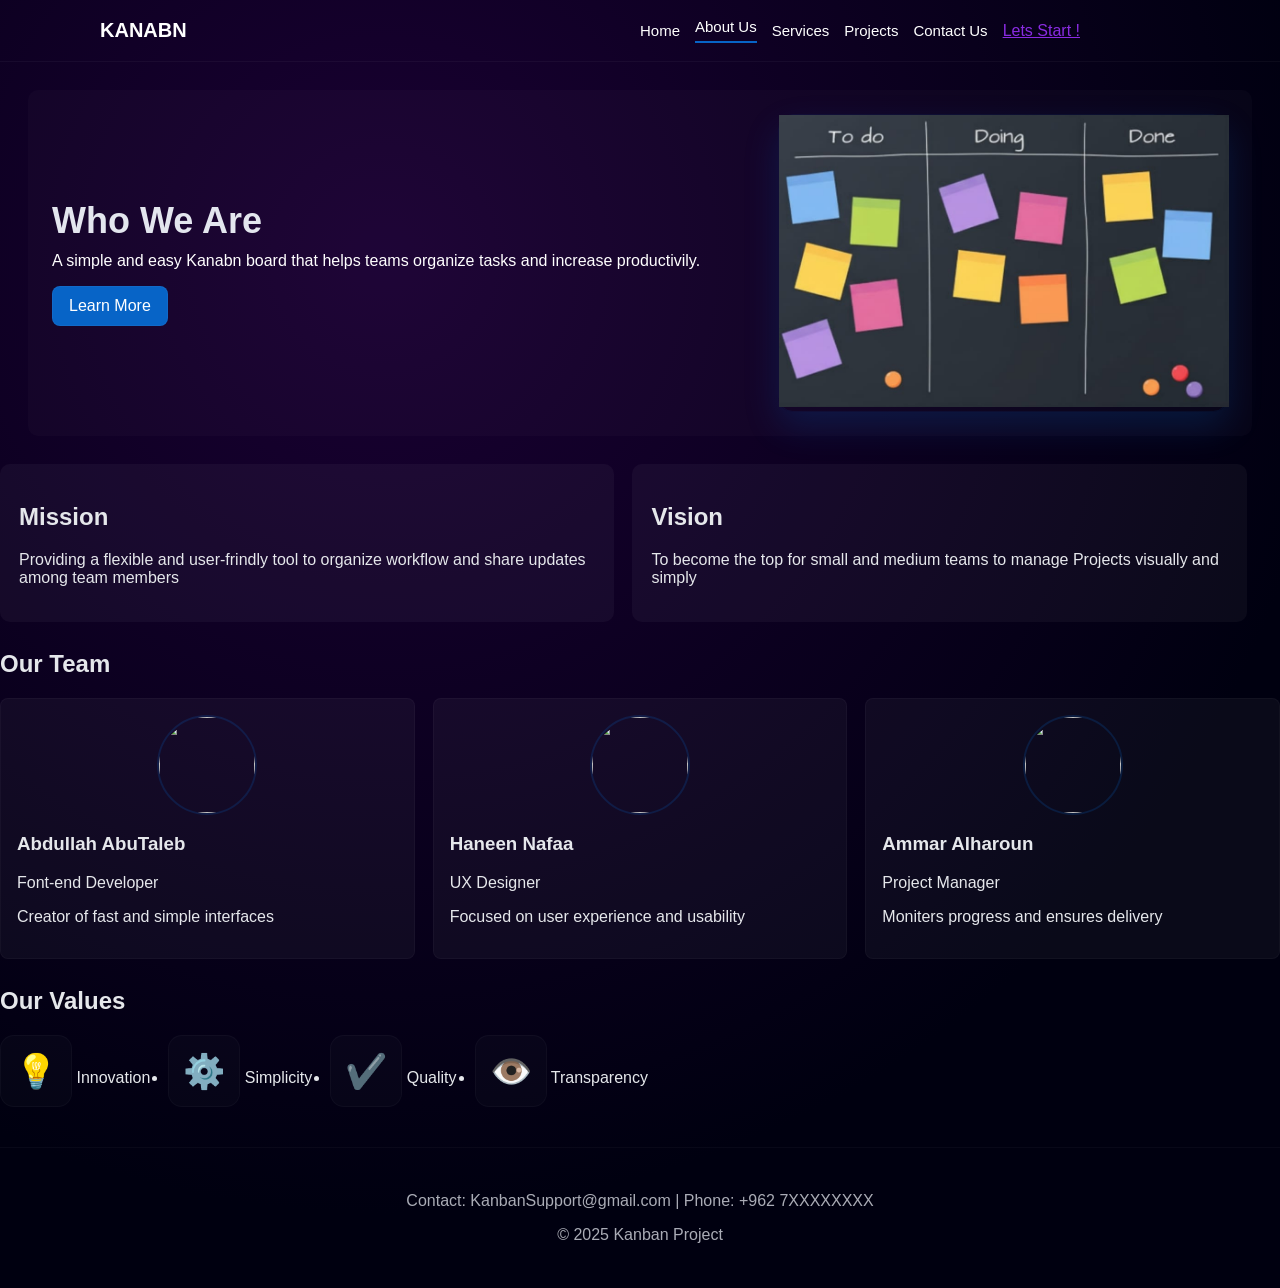
==== Public/index.html @ 2765bef7 "firstCommit" ====
<!DOCTYPE html>
<html lang="en">

<head>
  <link rel="stylesheet" href="/css/theme.css">
  <link rel="stylesheet" href="/css/styles.css">
  <title>About</title>
</head>

<body>
  <header class="site-header">
    <div class="header-inner">
      <div class="logo">KANABN</div>
      <nav class="main-nav" aria-label="main list">
        <a href="#" class="nav-link">Home</a>
        <!-- active class marks current page in the nav -->
        <a href="index.html" class="nav-link active">About Us</a>
        <a href="services.html" class="nav-link">Services</a>
        <a href="portfolio.html" class="nav-link">Projects</a>
        <a href="contact.html" class="nav-link">Contact Us</a>
        <a href="/app/login-page.html" class = "letsStart">Lets Start !</a>
      </nav>
    </div>
  </header>
  <main>

    <!-- Hero section: left (text) + right (image)-->

    <section class="hero">
      <div class="hero-left">
        <h1>Who We Are</h1>
        <p>A simple and easy Kanabn board that helps teams organize tasks and increase productivily.</p>
        <a class="btn" href="#mission">Learn More</a>
      </div>
      <div class="hero-right">
        <div class="heroimg"><img src="/img/0a4eaed3-33e4-4d41-a7c4-6e86b63d8e16.jpeg"></div>
      </div>
    </section>
    <section id="mission" class="tow-cols">
      <div class="card">
        <h2>Mission</h2>
        <p>Providing a flexible and user-frindly tool to organize workflow and share updates among team members</p>
      </div>
      <div class="card">
        <h2>Vision</h2>
        <p>
          To become the top for small and medium teams to manage Projects visually and simply
        </p>
      </div>
    </section>

    <!-- Team section -->

    <section class="team">
      <h2>Our Team</h2>
      <div class="team-grid">
        <article class="team-card">
          <div class="avatar">
            <img src="OIP.jpeg" class="team-img"><!--هون نحط صورنا-->
          </div>
          <h3>Abdullah AbuTaleb</h3>
          <p class="rol">Font-end Developer</p>
          <p class="bio">Creator of fast and simple interfaces</p>

        </article>
        <article class="team-card">
          <div class="avatar">
            <img src="OIP.jpeg" class="team-img"><!--هون نحط صورنا-->
          </div>
          <h3>Haneen Nafaa</h3>
          <p class="rol">UX Designer</p>
          <p class="bio">Focused on user experience and usability</p>

        </article>
        <article class="team-card">
          <div class="avatar">
            <img src="OIP.jpeg" class="team-img"><!--هون نحط صورنا-->
          </div>
          <h3>Ammar Alharoun</h3>
          <p class="rol">Project Manager</p>
          <p class="bio">Moniters progress and ensures delivery</p>

        </article>
      </div>
    </section>

    <!-- Values section: icons + labels -->
    <section class="values">
      <h2>Our Values</h2>
      <ul class="values-list">
        <li class="value-item">
          <div class="icon">💡</div>
          <span class="val-label">Innovation</span>
        </li>
        <li class="value-item">
          <div class="icon">⚙️</div>
          <span class="val-label">Simplicity</span>
        </li>
        <li class="value-item">
          <div class="icon">✔️</div>
          <span class="val-label">Quality</span>
        </li>
        <li class="value-item">
          <div class="icon">👁️</div>
          <span class="val-label">Transparency</span>
        </li>
      </ul>
    </section>
  </main>
  <!-- Footer-->
  <footer class="site-footer" role="contentinfo">
    <div class="container">
      <p>Contact: KanbanSupport@gmail.com | Phone: +962 7XXXXXXXX</p>
      <p>© 2025 Kanban Project</p>
    </div>
  </footer>
  </main>
</body>

</html>
---- css/theme.css ----
/* theme.css */
body{
  margin:0;
  font-family: Arial, Helvetica, sans-serif;
  background: radial-gradient(circle at 30% 20%, #1a0033, #000010 70%);
  color: #e5e7eb;
}

/* slow page transitions */
.page{
  animation: fadeIn .45s ease-out;
}
.fade-out{
  animation: fadeOut .35s ease-in forwards;
}
@keyframes fadeIn { from{opacity:0; transform: translateY(10px);} to{opacity:1; transform: translateY(0);} }
@keyframes fadeOut { from{opacity:1;} to{opacity:0; transform: translateY(10px);} }

a{ color: inherit; }
---- css/styles.css ----
*{
  box-sizing: border-box;
}
body{
  margin: 0;
}


/*====Header====*/
.site-header{
  padding: 18px 0;
  border-bottom: 1px solid rgba(255, 255, 255, 0.04);

}

.header-inner{
  display: flex;
  align-items: center;
  justify-content: space-between;
  gap: 20px;
  margin-left: 100px;
  margin-right: 200px;
}

.logo{
 font-weight:700;
 font-size:20px;
 color: white;
}

.main-nav{
  display: flex;
  align-items: center;
  gap: 15px;
}

.main-nav .nav-link{
  color: white;
  text-decoration: none;
  font-size: 15px;
  display: inline-block;
  transition: all 0.3s ease;
  
}

.main-nav .nav-link.active{
  border-bottom: 2px solid #0764c7;
  padding-bottom: 6px;

}

.main-nav .nav-link:hover {
 transform: translateY(-3px); 
 text-shadow: 0 4px 8px rgba(7, 100,199); 
 color: #0764c7;
}


/*====Hero====*/
.hero{
  display: flex;
  gap: 20px;
  align-items: center;
  justify-content: space-between;
  margin:28px ;
  padding: 24px;
  border-radius: 10px;
  background:rgba(255,255,255,0.02);  
}

.btn{
  display: inline-block;
  padding: 10px 16px;
  border-radius: 8px;
  background-color: #0764c7;
  color: white;
  text-decoration: none;
  border: 1px solid rgba(255, 255, 255, 0.04);
   transition: all 0.3s ease;
  }

.btn:hover{
   transform: translateY(-5x);
     text-shadow: 0 4px 8px rgba(7, 100,199);
}

.main-nav .nav-link:hover {
    color:#0764c7 ;  
    transform: translateY(-4px); 
    text-shadow: 0 4px 10px rgba(7, 100,199);
}

.btn {
    display: inline-block;
    padding: 10px 16px;
    border-radius: 8px;
    background-color: #0764c7;
    color: white;
    text-decoration: none;
    border: 1px solid rgba(255, 255, 255, 0.04);
    transition: all 0.3s ease; 
}

.btn:hover {
    background-color:#0764c7;   
    transform: translateY(-6px); 
   
    box-shadow: 0 10px 20px  rgba(7, 100,199); 
    
    color: white; 
}

.hero-left{
flex: 1;
}

.hero h1{
  font-size: 36px;
  margin: 0 0 10px;
  color: #E3E6EE;
}

.hero p{
  color:white;
  margin: 0 0 16px;
}

@keyframes floating {
    0% {
        transform: translateY(0px);
    }
    50% {
        transform: translateY(-15px);
    }
    100% {
        transform: translateY(0px);
    }
}

.hero-right {
    width: 450px;
    display: flex;
    align-items: center;
    justify-content: center;
}

.heroimg {
    width: 100%;
    max-width: 450px;
    height: auto;
    border-radius: 15px;
    box-shadow: 0 15px 35px rgba(7, 100, 199, 0.2);
    border: 1px solid rgba(7, 100, 199, 0.1);
    animation: floating 3s ease-in-out infinite; 
}

.heroimg img{
  width: 450px;
  height: auto;
}


/*====Cards====*/
.tow-cols{
display: flex;
gap: 18px;
margin-bottom: 28px;
}

.card{
  width: 48%;
  background-color: rgba(255,255, 255, 0.04);
  padding: 18px;
  border-radius: 10px;
  border: 1px solid rgba(255,255, 255, 0.03);
  transition: all 0.3s ease;
  border: 1px solid transparent;
}

.card:hover{
  transform: translateY(-8px);
  box-shadow: 0 10px 25px rgba(7, 100, 199, 0.15);
  border-color: rgba(7, 100, 199, 0.2);
}

.team{
  margin-bottom: 28px;
}

.team-grid{
  display: grid;
  grid-template-columns:repeat(3,1fr) ;
  gap: 18px;
  margin-bottom: 28px;

}

.team-card{
  background-color: rgba(255, 255, 255, 0.04);
  padding: 16px;
  border-radius: 8px;
  border: 1px solid rgba(255,255, 255, 0.03);
   transition: all 0.3s ease;
  }

.avatar{
  width: 100px;
  height: 100px;
  border-radius: 50%;
  margin: 0 auto 15px;
  overflow: hidden;
  border: 2px solid rgba(7, 100, 199, 0.2);
  transition: all 0.3s ease;
}

.team-img{
  width: 100%;
  height: 100%;
  object-fit: cover;
}

.team-card:hover .avatar{
  transform: scale(1.1);
  background-color: rgba(7, 100, 199, 0.5);
  box-shadow: 0 0 15px rgba(7, 100, 199, 0.3);
}

.team-card:hover{
  transform: translateY(-8px);
  box-shadow: 0 10px 25px rgba(7, 100, 199, 0.15);
   border-color: rgba(96,165,250,.4);

 }


 /*====Values+icons====*/
 .values{
  margin-bottom: 40px;
 }

 .values-list{
  display: flex;
  gap: 18px;
  padding: 0;
  margin: 12px 0;
 }

 .values-item{
  display: flex;
  flex-direction: column;
  align-items: center;
  gap: 8px;
  text-align: center;
 }

 .val_label{
  color:rgba(227, 230 ,238, 0.75) ;
  font-size: 14px;
 }


 /* Icon base */
.icon{
  width:72px;
  height:72px;
  border-radius:14px;
  display:inline-flex;
  align-items:center;
  justify-content:center;
  font-size:34px;
  background:rgba(255,255,255,0.02);
  border:1px solid rgba(255,255,255,0.03);
  transition: transform 300ms cubic-bezier(.2,.9,.3,1), box-shadow 300ms;
  will-change: transform;
  cursor:pointer;
  user-select:none;
}


/* Hover & focus effect */
.icon:hover,
.icon:focus-visible{
  transform: translateY(-10px) scale(1.08);
  box-shadow: 0 0 15px rgba(7, 100, 199, 0.3);
  outline: none;
}


/* Single-run bounce on enter */
@keyframes bounce-up {
  0%   { transform: translateY(0); }
  40%  { transform: translateY(-14px); }
  70%  { transform: translateY(-6px); }
  100% { transform: translateY(0); }
}

.icon:hover{
  animation: bounce-up 420ms cubic-bezier(.2,.8,.4,1);
}


/* ===== Footer ===== */
.site-footer{padding:28px 0;
  border-top:1px solid rgba(255,255,255,0.03);
  text-align:center;
  color:rgba(227, 230 ,238, 0.75)}

/* ===== Responsive ===== */
@media (max-width:900px){
  .hero{
    flex-direction:column;
    align-items:flex-start
  }

  .team-grid{
    grid-template-columns:1fr;
    gap:12px
  }

  .two-cols{
    grid-template-columns:1fr
  }

  .values-list{
    flex-wrap:wrap;
    justify-content:flex-start
  }

  .container{
    padding:12px
  }
}


/* ===== Portfolio ===== */
.btn.active{
  color: #0764c7;
  transform: translateY(-5px); 
  box-shadow: 0 5px 15px rgba(0, 120, 255, 0.5); 
  background-color: #e0f0ff; 
}

.portfolio-grid{
  display: grid;
  grid-template-columns:repeat(3,1fr) ;
  gap: 18px;
  margin-bottom: 28px;
  margin-top:20px;
}

.portfolio-card{
  background-color: rgba(255, 255, 255, 0.04);
  padding: 16px;
  border-radius: 8px;
  border: 1px solid rgba(255,255, 255, 0.03);
  transition: all 0.3s ease;
}

.portfolio-card:hover{
  transform: translateY(-10px);
  box-shadow: 0 22px 44px rgba(0,120,255,0.5);
}

.portfolio-thumb {
  height: 160px;
  border-radius: 10px;
  margin-bottom: 12px;
  overflow: hidden;  
}

.portfolio-thumb img {
  width: 100%;
  height: 100%;
  object-fit: cover; 
  display: block; 
  transition: transform 0.3s ease; 
}


/* ===== Contact Page ===== */

.contact-wrapper{
  display:grid;
  grid-template-columns: 1fr 1.2fr;
  gap:30px;
  margin-top:30px;
}

.contact-info{
  background: rgba(255,255,255,0.04);
  padding:20px;
  border-radius:14px;
  border:1px solid rgba(255,255,255,0.05);
}

.contact-form{
  background: rgba(255,255,255,0.04);
  padding:20px;
  border-radius:14px;
  border:1px solid rgba(255,255,255,0.05);
}

.form-group{
  display:flex;
  flex-direction:column;
  margin-bottom:14px;
}

.form-group input,
.form-group textarea{
  padding:10px;
  border-radius:8px;
  border:1px solid rgba(255,255,255,0.1);
  background: rgba(0,0,0,0.2);
  color:#E3E6EE;
}

.form-group input:focus,
.form-group textarea:focus{
  outline:none;
  border-color: rgba(96,165,250,.6);
}

.letsStart 
{
  color: blueviolet;
  transition: transform 0.3s ease; 
}
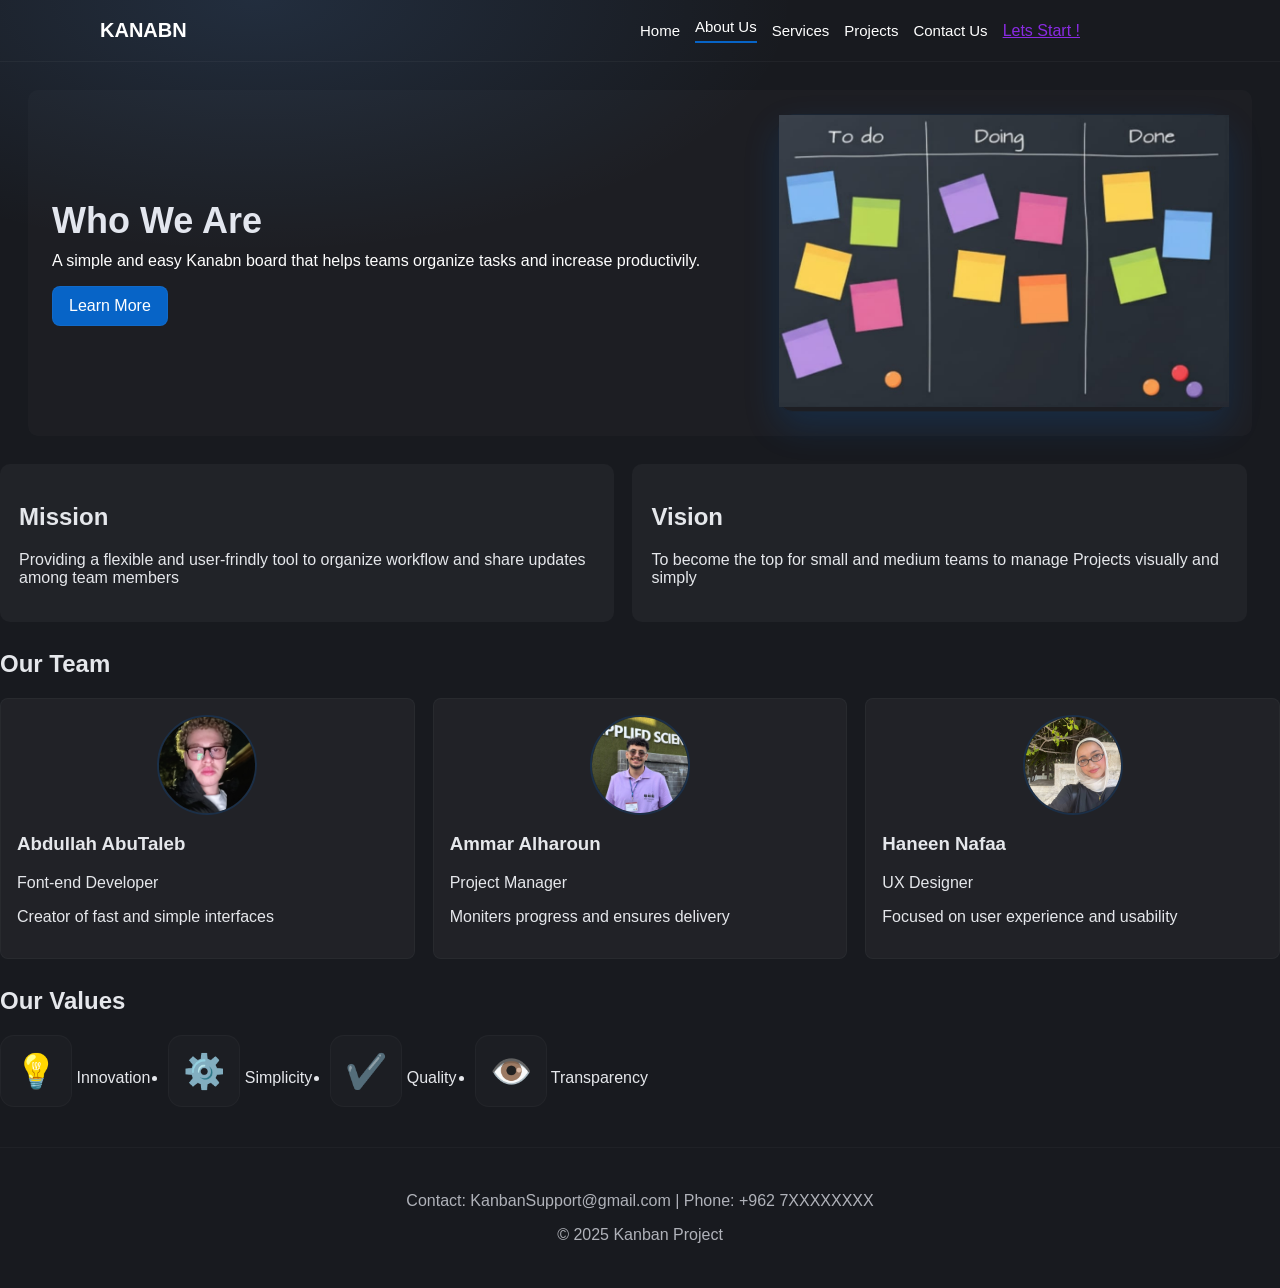
==== commit b1b828d5: "addingImagesCommit" ====
--- a/Public/index.html
+++ b/Public/index.html
@@ -56,7 +56,7 @@
       <div class="team-grid">
         <article class="team-card">
           <div class="avatar">
-            <img src="OIP.jpeg" class="team-img"><!--هون نحط صورنا-->
+            <img src="/img/abood.jpeg" class="team-img"><!--هون نحط صورنا-->
           </div>
           <h3>Abdullah AbuTaleb</h3>
           <p class="rol">Font-end Developer</p>
@@ -65,21 +65,22 @@
         </article>
         <article class="team-card">
           <div class="avatar">
-            <img src="OIP.jpeg" class="team-img"><!--هون نحط صورنا-->
+            <img src="/img/ammar.jpg" class="team-img"><!--هون نحط صورنا-->
           </div>
-          <h3>Haneen Nafaa</h3>
-          <p class="rol">UX Designer</p>
-          <p class="bio">Focused on user experience and usability</p>
+       
+          <h3>Ammar Alharoun</h3>
+          <p class="rol">Project Manager</p>
+          <p class="bio">Moniters progress and ensures delivery</p>
+
 
         </article>
         <article class="team-card">
           <div class="avatar">
-            <img src="OIP.jpeg" class="team-img"><!--هون نحط صورنا-->
+            <img src="/img/haneen.jpg" class="team-img"><!--هون نحط صورنا-->
           </div>
-          <h3>Ammar Alharoun</h3>
-          <p class="rol">Project Manager</p>
-          <p class="bio">Moniters progress and ensures delivery</p>
-
+             <h3>Haneen Nafaa</h3>
+          <p class="rol">UX Designer</p>
+          <p class="bio">Focused on user experience and usability</p>
         </article>
       </div>
     </section>
--- a/css/theme.css
+++ b/css/theme.css
@@ -2,10 +2,14 @@
 body{
   margin:0;
   font-family: Arial, Helvetica, sans-serif;
-  background: radial-gradient(circle at 30% 20%, #1a0033, #000010 70%);
+  background: radial-gradient(900px 420px at 20% 0%, rgba(96,165,250,.14), transparent 60%),
+    #181A1F;
   color: #e5e7eb;
 }
-
+/* 
+   
+      radial-gradient(circle at 30% 20%, #1a0033, #000010 70%);
+              */   
 /* slow page transitions */
 .page{
   animation: fadeIn .45s ease-out;
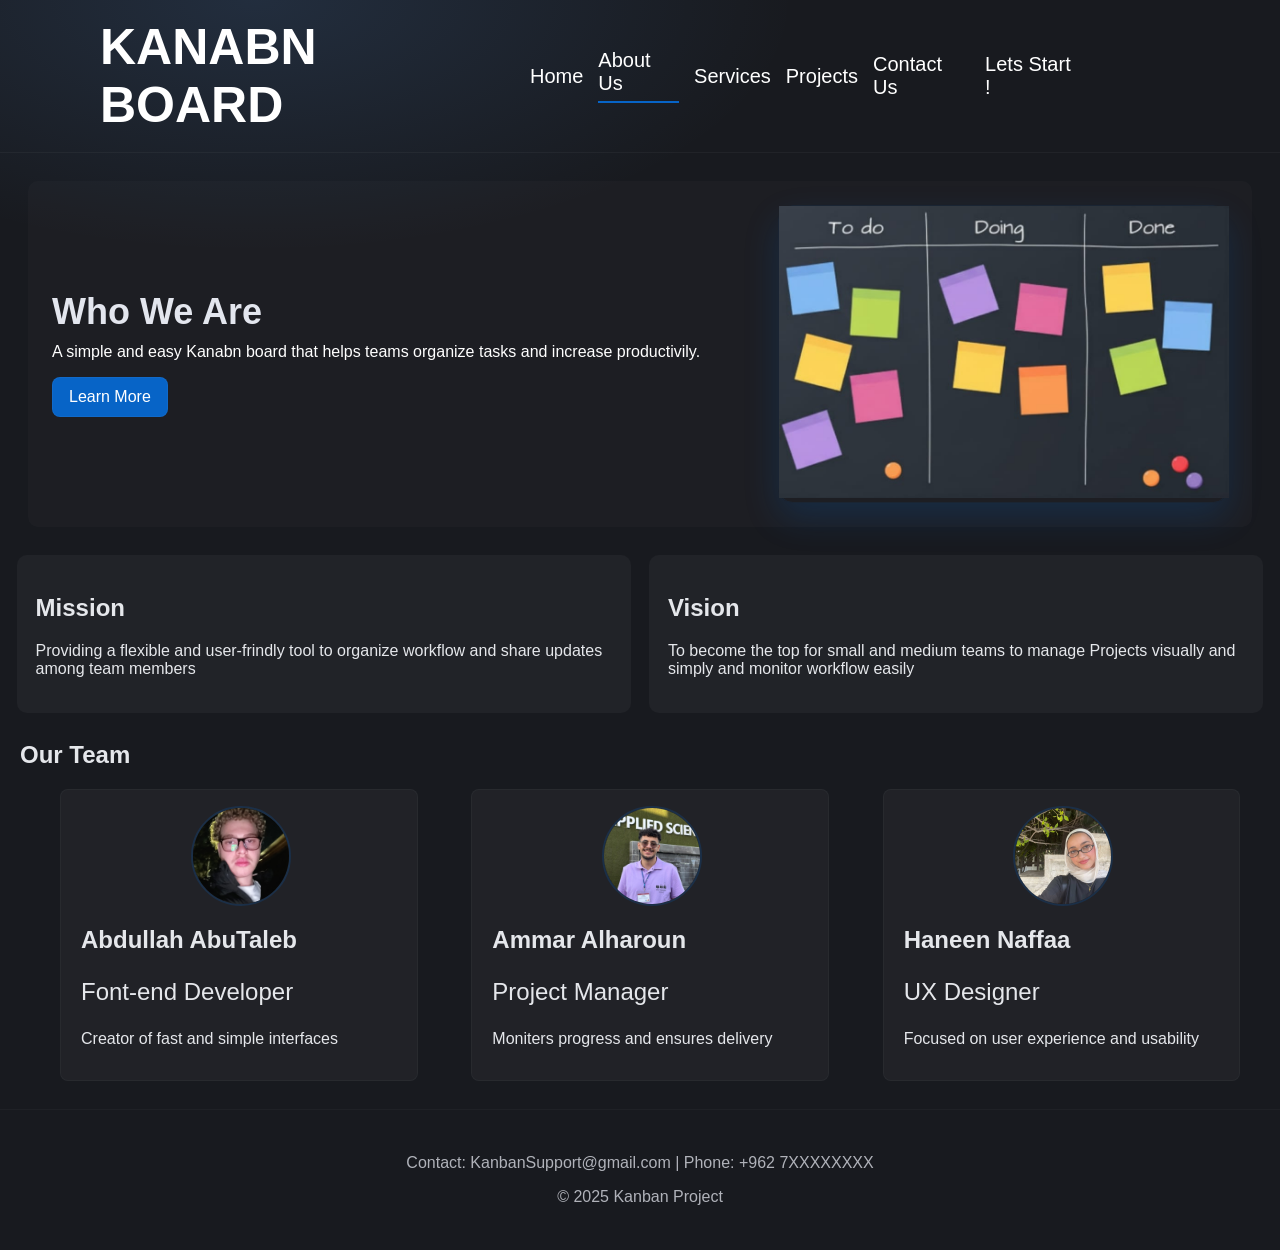
==== commit 086a800c: "Update website UI" ====
--- a/Public/index.html
+++ b/Public/index.html
@@ -10,15 +10,15 @@
 <body>
   <header class="site-header">
     <div class="header-inner">
-      <div class="logo">KANABN</div>
+      <div class="logo">KANABN BOARD</div>
       <nav class="main-nav" aria-label="main list">
-        <a href="#" class="nav-link">Home</a>
+        <a href="welcome.html" class="nav-link">Home</a>
         <!-- active class marks current page in the nav -->
         <a href="index.html" class="nav-link active">About Us</a>
         <a href="services.html" class="nav-link">Services</a>
         <a href="portfolio.html" class="nav-link">Projects</a>
         <a href="contact.html" class="nav-link">Contact Us</a>
-        <a href="/app/login-page.html" class = "letsStart">Lets Start !</a>
+        <a href="/app/login-page.html" class = "nav-link">Lets Start !</a>
       </nav>
     </div>
   </header>
@@ -45,6 +45,7 @@
         <h2>Vision</h2>
         <p>
           To become the top for small and medium teams to manage Projects visually and simply
+          and monitor workflow easily
         </p>
       </div>
     </section>
@@ -52,13 +53,13 @@
     <!-- Team section -->
 
     <section class="team">
-      <h2>Our Team</h2>
+      <h1 margin-right:10px>Our Team</h1>
       <div class="team-grid">
         <article class="team-card">
           <div class="avatar">
             <img src="/img/abood.jpeg" class="team-img"><!--هون نحط صورنا-->
           </div>
-          <h3>Abdullah AbuTaleb</h3>
+          <h2>Abdullah AbuTaleb</h2>
           <p class="rol">Font-end Developer</p>
           <p class="bio">Creator of fast and simple interfaces</p>
 
@@ -68,7 +69,7 @@
             <img src="/img/ammar.jpg" class="team-img"><!--هون نحط صورنا-->
           </div>
        
-          <h3>Ammar Alharoun</h3>
+          <h2>Ammar Alharoun</h2>
           <p class="rol">Project Manager</p>
           <p class="bio">Moniters progress and ensures delivery</p>
 
@@ -78,37 +79,21 @@
           <div class="avatar">
             <img src="/img/haneen.jpg" class="team-img"><!--هون نحط صورنا-->
           </div>
-             <h3>Haneen Nafaa</h3>
+             <h2>Haneen Naffaa</h2>
           <p class="rol">UX Designer</p>
           <p class="bio">Focused on user experience and usability</p>
         </article>
       </div>
     </section>
 
-    <!-- Values section: icons + labels -->
-    <section class="values">
-      <h2>Our Values</h2>
-      <ul class="values-list">
-        <li class="value-item">
-          <div class="icon">💡</div>
-          <span class="val-label">Innovation</span>
-        </li>
-        <li class="value-item">
-          <div class="icon">⚙️</div>
-          <span class="val-label">Simplicity</span>
-        </li>
-        <li class="value-item">
-          <div class="icon">✔️</div>
-          <span class="val-label">Quality</span>
-        </li>
-        <li class="value-item">
-          <div class="icon">👁️</div>
-          <span class="val-label">Transparency</span>
-        </li>
-      </ul>
-    </section>
+
+
   </main>
-  <!-- Footer-->
+
+
+
+
+
   <footer class="site-footer" role="contentinfo">
     <div class="container">
       <p>Contact: KanbanSupport@gmail.com | Phone: +962 7XXXXXXXX</p>
--- a/css/styles.css
+++ b/css/styles.css
@@ -20,26 +20,31 @@
   gap: 20px;
   margin-left: 100px;
   margin-right: 200px;
-}
+
+}
+
 
 .logo{
  font-weight:700;
- font-size:20px;
+ font-size:50px;
  color: white;
+ transition: all 2.6s ease;
 }
 
 .main-nav{
   display: flex;
   align-items: center;
   gap: 15px;
+  float: right;
 }
 
 .main-nav .nav-link{
   color: white;
   text-decoration: none;
-  font-size: 15px;
+  font-size: 20px;
   display: inline-block;
-  transition: all 0.3s ease;
+  transition: all 0.7s ease;
+  
   
 }
 
@@ -165,6 +170,7 @@
 display: flex;
 gap: 18px;
 margin-bottom: 28px;
+justify-content: center;
 }
 
 .card{
@@ -185,13 +191,17 @@
 
 .team{
   margin-bottom: 28px;
+  justify-content: center;
+  padding-left: 20px;
 }
 
 .team-grid{
   display: grid;
   grid-template-columns:repeat(3,1fr) ;
-  gap: 18px;
+  gap: 14px;
   margin-bottom: 28px;
+  justify-content: center;
+  padding-left: 40px;
 
 }
 
@@ -200,7 +210,10 @@
   padding: 16px;
   border-radius: 8px;
   border: 1px solid rgba(255,255, 255, 0.03);
-   transition: all 0.3s ease;
+   transition: all 0.4s ease;
+   width: 90%;
+    padding-left: 20px;
+   
   }
 
 .avatar{
@@ -224,6 +237,7 @@
   background-color: rgba(7, 100, 199, 0.5);
   box-shadow: 0 0 15px rgba(7, 100, 199, 0.3);
 }
+
 
 .team-card:hover{
   transform: translateY(-8px);
@@ -346,6 +360,8 @@
   gap: 18px;
   margin-bottom: 28px;
   margin-top:20px;
+   padding-left: 35px;
+ 
 }
 
 .portfolio-card{
@@ -354,6 +370,9 @@
   border-radius: 8px;
   border: 1px solid rgba(255,255, 255, 0.03);
   transition: all 0.3s ease;
+      width: 95%;
+  justify-content: center;
+ 
 }
 
 .portfolio-card:hover{
@@ -384,13 +403,17 @@
   grid-template-columns: 1fr 1.2fr;
   gap:30px;
   margin-top:30px;
+justify-content: center;
 }
 
 .contact-info{
   background: rgba(255,255,255,0.04);
-  padding:20px;
+  
   border-radius:14px;
   border:1px solid rgba(255,255,255,0.05);
+  width: 80%;
+  padding-left: 20px;
+  margin-left: 40px;
 }
 
 .contact-form{
@@ -398,6 +421,8 @@
   padding:20px;
   border-radius:14px;
   border:1px solid rgba(255,255,255,0.05);
+  padding-right: 20px;
+  margin-right: 40px;
 }
 
 .form-group{
@@ -425,4 +450,8 @@
 {
   color: blueviolet;
   transition: transform 0.3s ease; 
+}
+
+.rol{
+  font-size: x-large;
 }
